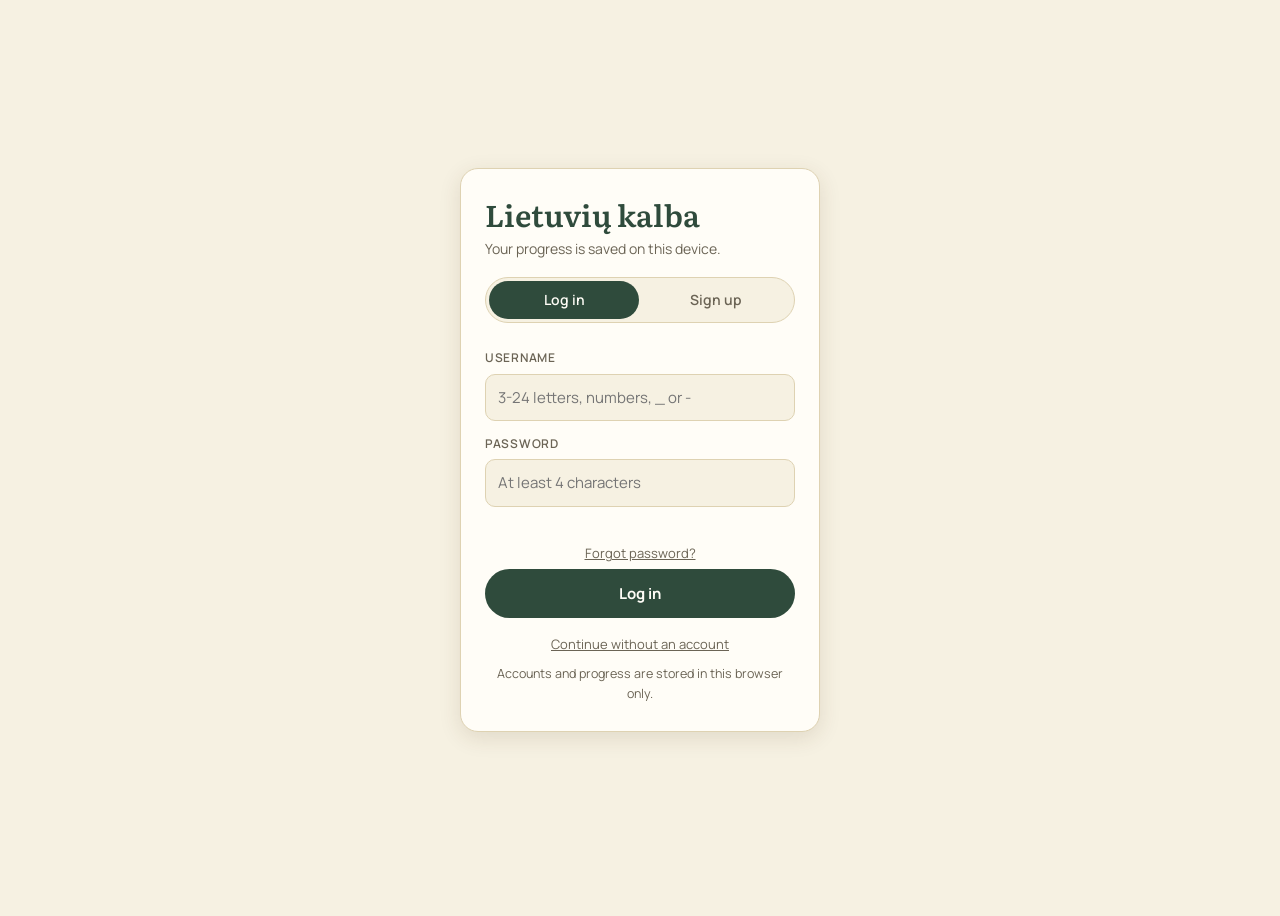
==== index.html @ c8f44ff5 "Add Lithuanian learning app Flashcards, fill-in and full sentences, listening, speed match, scramble" ====
<!doctype html>
<html lang="en">
<head>
<meta charset="utf-8">
<meta name="viewport" content="width=device-width,initial-scale=1">
<title>Lietuvių kalba</title>
<link rel="stylesheet" href="style.css">
<link rel="manifest" href="manifest.json">
<meta name="theme-color" content="#2F4B3C">
<link rel="apple-touch-icon" href="images/icon-192.png">
</head>
<body>
<div id="auth" hidden>
  <div class="auth-card">
    <h1>Lietuvių kalba</h1>
    <p class="sub">Your progress is saved on this device.</p>
    <div class="pills" role="tablist"><button type="button" id="tab-login" class="on" data-act="authtab" data-v="login">Log in</button><button type="button" id="tab-signup" data-act="authtab" data-v="signup">Sign up</button></div>
    <form id="authform" autocomplete="on">
      <div id="au-accounts" hidden>
        <label for="au-pick">Accounts on this device</label>
        <select id="au-pick"></select>
      </div>
      <label for="au-user">Username</label>
      <input id="au-user" name="username" autocomplete="username" placeholder="3-24 letters, numbers, _ or -">
      <label for="au-pass">Password</label>
      <input id="au-pass" name="password" type="password" autocomplete="current-password" placeholder="At least 4 characters">
      <div class="err" id="au-err" role="alert"></div>
      <button type="button" class="linkbtn" id="au-forgot" data-act="forgot">Forgot password?</button>
      <button class="btn green full" id="au-submit" type="button">Log in</button>
    </form>
    <button type="button" class="linkbtn skip" data-act="guest">Continue without an account</button>
    <div class="note" id="au-note">Accounts and progress are stored in this browser only.</div>
  </div>
</div>

<div class="wrap" id="app" hidden>
  <header>
    <div><h1>Lietuvių kalba</h1><p>Beginner vocabulary, learned one card at a time.</p></div>
    <div class="stat"><b id="stat-n" class="serif"></b><span id="stat-c"></span></div>
  </header>
  <div id="offer"></div>
  <div class="goal" id="goal"></div>
  <div class="toolbar"><nav class="tabs" id="tabs"></nav><input id="search" class="search" type="search" placeholder="Search" autocomplete="off" aria-label="Search words and sentences"></div>
  <div class="tiers">
    <div class="tierrow" id="row1"><span class="tierlabel">Category</span><div class="chips" id="chips"></div></div>
    <div class="tierrow" id="row2"><span class="tierlabel">Subcategory</span><div class="chips" id="chips2"></div></div>
    <div class="tierrow" id="row3"><span class="tierlabel">Filter</span><div class="chips" id="chips3"></div></div>
  </div>
  <div class="bar"><i id="barfill"></i></div>
  <main id="stage"></main>
  <footer>
    <div id="sync"></div>
    <div id="syncnote" aria-live="polite"></div>
    <div id="prefs"></div>
    <div id="voicenote"></div>
    <div id="reset"></div>
    <div id="backup"></div>
  </footer>
</div>
<script src="app.js"></script>
<script>if("serviceWorker" in navigator && location.protocol.startsWith("http")) navigator.serviceWorker.register("sw.js").catch(function(){});</script>
</body>
</html>
---- style.css ----
@font-face{font-family:'Literata';font-style:normal;font-weight:200 900;font-display:swap;src:url(fonts/literata-latin-wght-normal.woff2) format('woff2');unicode-range:U+0000-00FF,U+0131,U+0152-0153,U+02BB-02BC,U+02C6,U+02DA,U+02DC,U+0304,U+0308,U+0329,U+2000-206F,U+20AC,U+2122,U+2191,U+2193,U+2212,U+2215,U+FEFF,U+FFFD}
@font-face{font-family:'Literata';font-style:normal;font-weight:200 900;font-display:swap;src:url(fonts/literata-latin-ext-wght-normal.woff2) format('woff2');unicode-range:U+0100-02BA,U+02BD-02C5,U+02C7-02CC,U+02CE-02D7,U+02DD-02FF,U+0304,U+0308,U+0329,U+1D00-1DBF,U+1E00-1E9F,U+1EF2-1EFF,U+2020,U+20A0-20AB,U+20AD-20C0,U+2113,U+2C60-2C7F,U+A720-A7FF}
@font-face{font-family:'Literata';font-style:italic;font-weight:200 900;font-display:swap;src:url(fonts/literata-latin-wght-italic.woff2) format('woff2');unicode-range:U+0000-00FF,U+0131,U+0152-0153,U+02BB-02BC,U+02C6,U+02DA,U+02DC,U+0304,U+0308,U+0329,U+2000-206F,U+20AC,U+2122,U+2191,U+2193,U+2212,U+2215,U+FEFF,U+FFFD}
@font-face{font-family:'Literata';font-style:italic;font-weight:200 900;font-display:swap;src:url(fonts/literata-latin-ext-wght-italic.woff2) format('woff2');unicode-range:U+0100-02BA,U+02BD-02C5,U+02C7-02CC,U+02CE-02D7,U+02DD-02FF,U+0304,U+0308,U+0329,U+1D00-1DBF,U+1E00-1E9F,U+1EF2-1EFF,U+2020,U+20A0-20AB,U+20AD-20C0,U+2113,U+2C60-2C7F,U+A720-A7FF}
@font-face{font-family:'Manrope';font-style:normal;font-weight:200 900;font-display:swap;src:url(fonts/manrope-latin-wght-normal.woff2) format('woff2');unicode-range:U+0000-00FF,U+0131,U+0152-0153,U+02BB-02BC,U+02C6,U+02DA,U+02DC,U+0304,U+0308,U+0329,U+2000-206F,U+20AC,U+2122,U+2191,U+2193,U+2212,U+2215,U+FEFF,U+FFFD}
@font-face{font-family:'Manrope';font-style:normal;font-weight:200 900;font-display:swap;src:url(fonts/manrope-latin-ext-wght-normal.woff2) format('woff2');unicode-range:U+0100-02BA,U+02BD-02C5,U+02C7-02CC,U+02CE-02D7,U+02DD-02FF,U+0304,U+0308,U+0329,U+1D00-1DBF,U+1E00-1E9F,U+1EF2-1EFF,U+2020,U+20A0-20AB,U+20AD-20C0,U+2113,U+2C60-2C7F,U+A720-A7FF}
:root{
  --paper:#F6F1E2; --raised:#FFFDF7; --ink:#26231A; --soft:#6B6455;
  --forest:#2F4B3C; --on-forest:#FFFDF7; --amber:#D9A441; --on-amber:#26231A;
  --brick:#A64B3B; --line:#DED2B2; --shadow:0 6px 22px rgba(70,50,20,.12);
  --serif:'Literata',Georgia,'Times New Roman',serif;
  --sans:'Manrope',system-ui,-apple-system,'Segoe UI',sans-serif;
}
@media (prefers-color-scheme: dark){:root:not([data-theme="light"]){
  --paper:#1C201B; --raised:#262B24; --ink:#EFE9D8; --soft:#A9A894;
  --forest:#6E9C82; --on-forest:#14201A; --amber:#E3B45C; --on-amber:#1C1A12;
  --brick:#D4806F; --line:#3B4337; --shadow:0 6px 22px rgba(0,0,0,.4); color-scheme:dark}}
:root[data-theme="dark"]{
  --paper:#1C201B; --raised:#262B24; --ink:#EFE9D8; --soft:#A9A894;
  --forest:#6E9C82; --on-forest:#14201A; --amber:#E3B45C; --on-amber:#1C1A12;
  --brick:#D4806F; --line:#3B4337; --shadow:0 6px 22px rgba(0,0,0,.4); color-scheme:dark}
*{box-sizing:border-box}
[hidden]{display:none!important}
body{background:var(--paper);color:var(--ink);font:15px/1.55 var(--sans);padding-inline:20px;padding-block:24px 40px;min-height:100vh}
button{font:inherit;color:inherit;cursor:pointer}
button:focus-visible,input:focus-visible,.flip:focus-visible,a:focus-visible{outline:2px solid var(--amber);outline-offset:2px}
.serif{font-family:var(--serif)}
.wrap{max-width:980px;margin:0 auto}
#auth{position:fixed;inset:0;z-index:10;background:var(--paper);display:flex;align-items:center;justify-content:center;padding:20px;overflow:auto}
.auth-card{width:100%;max-width:360px;background:var(--raised);border:1px solid var(--line);border-radius:18px;box-shadow:var(--shadow);padding:28px 24px}
.auth-card h1{font:600 30px/1.15 var(--serif);color:var(--forest);margin:0 0 6px}
.auth-card p.sub{margin:0 0 18px;color:var(--soft);font-size:14px}
.pills{display:flex;background:var(--paper);border:1px solid var(--line);border-radius:999px;padding:3px;gap:2px}
.pills button{flex:1;border:0;background:transparent;border-radius:999px;padding:8px 14px;font-weight:600;font-size:14px;color:var(--soft)}
.pills button.on{background:var(--forest);color:var(--on-forest)}
.auth-card form{display:flex;flex-direction:column;gap:6px;margin-top:18px}
.auth-card label{font-size:12px;font-weight:600;letter-spacing:.06em;text-transform:uppercase;color:var(--soft);margin-top:8px}
.auth-card input{width:100%;padding:11px 12px;border:1px solid var(--line);border-radius:10px;background:var(--paper);color:var(--ink);font:inherit}
.err{color:var(--brick);font-size:13px;min-height:18px;margin-top:6px}
.btn{border:2px solid transparent;border-radius:999px;padding:11px 24px;font-weight:700;font-size:15px}
.btn.green{background:var(--forest);color:var(--on-forest)}
.btn.amber{background:var(--amber);color:var(--on-amber)}
.btn.red{background:transparent;border-color:var(--brick);color:var(--brick)}
.btn.full{width:100%}
.linkbtn{background:none;border:0;padding:0;color:var(--soft);text-decoration:underline;font-size:13px}
.auth-card .skip{display:block;margin:16px auto 0}
.note{color:var(--soft);font-size:12.5px;text-align:center;margin-top:10px;min-height:18px}
header{display:flex;justify-content:space-between;align-items:flex-end;gap:16px;flex-wrap:wrap;margin-bottom:22px}
header h1{font:600 clamp(28px,5vw,40px)/1.1 var(--serif);color:var(--forest);margin:0}
header p{margin:4px 0 0;color:var(--soft)}
.stat{text-align:right;margin-left:auto}
.stat b{display:block;font:600 32px/1 var(--serif);font-variant-numeric:tabular-nums}
.stat span{font-size:12px;color:var(--soft);letter-spacing:.06em;text-transform:uppercase}
.tabs{display:inline-flex;max-width:100%;background:var(--raised);border:1px solid var(--line);border-radius:999px;padding:4px;gap:2px;margin-bottom:16px}
.tabs button{border:0;background:transparent;border-radius:999px;padding:9px 18px;font-weight:600;color:var(--soft);white-space:nowrap}
.tabs button.on{background:var(--forest);color:var(--on-forest)}
.chips{display:flex;gap:8px;overflow-x:auto;padding:2px 0 10px;scrollbar-width:thin}
.chip{flex:none;border:1px solid var(--line);background:var(--raised);border-radius:999px;padding:7px 14px;font-size:13.5px;font-weight:600;white-space:nowrap}
.chip small{font-weight:500;color:var(--soft);margin-left:6px;font-variant-numeric:tabular-nums}
.chip.on{background:var(--forest);border-color:var(--forest);color:var(--on-forest)}
.chip.on small{color:inherit;opacity:.85}
.bar{height:4px;background:var(--line);border-radius:4px;overflow:hidden;margin-bottom:26px}
.bar i{display:block;height:100%;background:var(--amber);width:0;transition:width .4s}
#stage{min-height:420px;display:flex;flex-direction:column;align-items:center;gap:20px}
.tag{font-size:11px;font-weight:700;letter-spacing:.12em;text-transform:uppercase;color:var(--soft)}
.badge{font-size:12px;font-weight:600;border:1px solid var(--line);border-radius:999px;padding:2px 10px;color:var(--soft);background:var(--paper);font-variant-numeric:tabular-nums}
.flipwrap{perspective:1200px;width:min(480px,100%);height:300px}
.flip{position:relative;width:100%;height:100%;transition:transform .5s;transform-style:preserve-3d;cursor:pointer}
.flip.flipped{transform:rotateY(180deg)}
.face,.scard{background:var(--raised);border:1px solid var(--line);border-radius:20px;box-shadow:var(--shadow)}
.face{position:absolute;inset:0;backface-visibility:hidden;-webkit-backface-visibility:hidden;display:flex;flex-direction:column;align-items:center;justify-content:center;padding:44px 22px 20px;text-align:center;overflow:auto;gap:8px}
.face.back{transform:rotateY(180deg)}
.face .top,.scard .top{position:absolute;top:14px;left:18px;right:18px;display:flex;justify-content:space-between;align-items:center}
.big{font:500 clamp(28px,6vw,38px)/1.2 var(--serif);overflow-wrap:anywhere;text-wrap:balance}
.pron{color:var(--soft);font-size:15px}
.hint{color:var(--soft);font-size:13px}
.actions{display:flex;gap:12px;flex-wrap:wrap;justify-content:center;opacity:0;transform:translateY(8px);pointer-events:none;transition:opacity .3s,transform .3s}
.actions.show{opacity:1;transform:none;pointer-events:auto}
.scard{width:min(560px,100%);padding:50px 24px 24px;position:relative;text-align:center;display:flex;flex-direction:column;align-items:center;gap:12px}
.scard .big.sent{font-size:clamp(24px,5vw,32px)}
.blank{display:inline-block;min-width:90px;border-bottom:2px dashed var(--soft);line-height:1}
.fill{color:var(--forest);font-weight:600}
.snote{font-style:italic;color:var(--soft);font-size:14px}
.dots{display:flex;gap:6px}.dots i{width:10px;height:10px;border-radius:50%;border:1.5px solid var(--line);background:transparent}
.dots i.on{background:var(--forest);border-color:var(--forest)}.dots i.on:nth-child(3){background:var(--amber);border-color:var(--amber)}
.tinput{width:min(320px,100%);font:500 26px var(--serif);text-align:center;padding:10px;border:2px solid var(--line);border-radius:12px;background:var(--paper);color:var(--ink)}
.tinput.ok{border-color:var(--forest)}.tinput.no{border-color:var(--brick)}
.fb{font-size:15px;min-height:22px}.fb.ok{color:var(--forest)}.fb.no{color:var(--brick)}
.bd{display:flex;flex-direction:column;gap:4px;width:min(300px,100%);margin-top:6px}
.bd div{display:flex;justify-content:space-between;gap:12px;border:1px solid var(--line);border-radius:8px;padding:3px 10px;font-size:13px;background:var(--paper)}
.bd span:last-child{color:var(--soft)}
.opts{display:grid;grid-template-columns:1fr 1fr;gap:12px;width:min(560px,100%)}
.opt{border:2px solid var(--line);background:var(--raised);border-radius:14px;padding:16px 12px;font:500 19px var(--serif);min-height:64px;overflow-wrap:anywhere}
.opt:not(:disabled):hover{border-color:var(--amber)}
.opt.right{border-color:var(--forest);background:color-mix(in srgb,var(--forest) 16%,var(--raised))}
.opt.wrong{border-color:var(--brick);background:color-mix(in srgb,var(--brick) 14%,var(--raised))}
.opt:disabled{cursor:default;color:var(--ink)}
.done{text-align:center;padding:50px 10px;display:flex;flex-direction:column;align-items:center;gap:10px}
.done .ic{font-size:54px}.done h2{font:600 30px var(--serif);margin:0}.done p{margin:0 0 10px;color:var(--soft);max-width:380px}
.timer{font:600 44px var(--serif);font-variant-numeric:tabular-nums}
.mgrid{display:grid;grid-template-columns:1fr 1fr;gap:12px 20px;width:min(560px,100%)}
.mcol{display:flex;flex-direction:column;gap:12px;min-width:0}
.mbtn{border:2px solid var(--line);background:var(--raised);border-radius:12px;padding:14px 8px;font:500 17px var(--serif);min-height:60px;overflow-wrap:anywhere}
.mbtn.sel{border-color:var(--amber);background:color-mix(in srgb,var(--amber) 28%,var(--raised))}
.mbtn.ok{background:var(--forest);border-color:var(--forest);color:var(--on-forest);opacity:.55}
.mbtn.bad{border-color:var(--brick);background:color-mix(in srgb,var(--brick) 25%,var(--raised))}
footer{margin-top:44px;text-align:center;color:var(--soft);font-size:13px;display:flex;flex-direction:column;gap:6px;align-items:center}
footer a,footer .linkbtn{color:var(--soft)}
.rrow{display:flex;gap:10px;align-items:center;flex-wrap:wrap;justify-content:center}
.rrow .btn{padding:6px 16px;font-size:13px}

.toolbar{display:flex;gap:12px;align-items:center;flex-wrap:wrap;margin-bottom:16px}
.toolbar .tabs{margin:0;overflow-x:auto;max-width:100%;scrollbar-width:none}
.toolbar .tabs::-webkit-scrollbar{display:none}
.search{flex:1 1 200px;min-width:0;padding:10px 14px;border:1px solid var(--line);border-radius:999px;background:var(--raised);color:var(--ink);font:inherit}
.goal{display:flex;align-items:center;gap:12px;flex-wrap:wrap;margin:-8px 0 18px;font-size:13px;color:var(--soft)}
.goal .gbar{flex:0 1 180px;width:180px;height:6px;border-radius:6px;background:var(--line);overflow:hidden}
.goal .gbar i{display:block;height:100%;background:var(--forest);transition:width .4s}
.goal .gbar.met i{background:var(--amber)}
.goal b{font-weight:700;color:var(--ink);font-variant-numeric:tabular-nums}
.spk{display:inline-flex;align-items:center;justify-content:center;width:34px;height:34px;border-radius:50%;border:1px solid var(--line);background:var(--paper);color:var(--forest);padding:0;flex:none}
.spk:hover{border-color:var(--forest)}
.spk svg{width:18px;height:18px;fill:currentColor}
.spk.lg{width:84px;height:84px;border:2px solid var(--forest);background:var(--raised)}
.spk.lg svg{width:40px;height:40px}
.dia{display:flex;gap:6px;flex-wrap:wrap;justify-content:center}
.dia button{min-width:36px;height:36px;border:1px solid var(--line);background:var(--paper);border-radius:8px;font:500 18px var(--serif)}
.dia button:hover{border-color:var(--amber)}
.row{display:flex;align-items:center;gap:10px;justify-content:center;flex-wrap:wrap}
.tiles{display:flex;flex-wrap:wrap;gap:8px;justify-content:center;width:min(560px,100%)}
.tile{border:2px solid var(--line);background:var(--raised);border-radius:10px;padding:8px 14px;font:500 18px var(--serif);min-height:44px}
.tile:hover:not(:disabled){border-color:var(--amber)}
.tile:disabled{cursor:default;color:var(--ink)}
.ansline{display:flex;flex-wrap:wrap;gap:8px;justify-content:center;width:min(560px,100%);min-height:62px;padding:8px;border-bottom:2px dashed var(--soft)}
.ansline .tile{background:var(--paper)}
.ansline.ok .tile{border-color:var(--forest)}
.ansline.no .tile{border-color:var(--brick)}
.results{width:min(640px,100%);display:flex;flex-direction:column;gap:8px}
.res{display:flex;gap:12px;align-items:center;background:var(--raised);border:1px solid var(--line);border-radius:12px;padding:10px 14px}
.res .tx{flex:1;min-width:0}
.res .lt{font:500 18px var(--serif);overflow-wrap:anywhere}
.res .en{color:var(--soft);font-size:14px;overflow-wrap:anywhere}
.res .meta{font-size:11px;font-weight:700;letter-spacing:.1em;text-transform:uppercase;color:var(--soft)}
.sub2{color:var(--soft);font-size:13px;text-align:center;max-width:440px}
.prefrow{display:flex;gap:14px;align-items:center;justify-content:center;flex-wrap:wrap}
.prefrow label{display:inline-flex;gap:6px;align-items:center;cursor:pointer}
.bkpanel{display:flex;flex-direction:column;gap:8px;width:min(520px,100%)}
.bkpanel textarea{width:100%;min-height:90px;border:1px solid var(--line);border-radius:10px;background:var(--raised);color:var(--ink);font:12px/1.4 ui-monospace,Menlo,monospace;padding:8px}
.opt .sm{display:block;font:500 13px var(--sans);color:var(--soft);margin-top:2px}
.ctr{text-align:center}

.tiers{display:flex;flex-direction:column;margin-bottom:4px}
.tierrow{display:flex;align-items:center;gap:12px}
.tierlabel{flex:none;width:84px;font-size:10.5px;font-weight:700;letter-spacing:.1em;text-transform:uppercase;color:var(--soft)}
.tierrow .chips{flex:1;min-width:0;padding:2px 0 8px;position:relative}
#chips .chip{font-size:14.5px;padding:8px 16px}
#chips2 .chip{font-size:13px;padding:6px 12px;background:var(--paper)}
#chips2 .chip.on{background:var(--forest)}
#chips3 .chip{border-style:dashed;font-size:12.5px;padding:5px 12px;background:transparent}
#chips3 .chip.on{border-style:solid;background:var(--amber);border-color:var(--amber);color:var(--on-amber)}
#chips3 .chip.on small{color:inherit}
@media (max-width:520px){.tierrow{flex-direction:column;align-items:stretch;gap:0}.tierlabel{width:auto;font-size:10px}}
@media (max-width:520px){
  .flipwrap{height:250px}.opts{grid-template-columns:1fr}.stat{text-align:left;margin-left:0}
  .tabs button{padding:9px 12px;font-size:13.5px}
}
@media (prefers-reduced-motion:reduce){.flip,.actions,.bar i{transition:none}}
.offer,.warnrow{display:flex;flex-wrap:wrap;gap:10px;align-items:center;justify-content:space-between;padding:10px 14px;margin:10px 0;border:1px solid var(--amber);border-radius:12px;background:var(--raised);font-size:14px}
.warnrow{border-color:var(--brick);justify-content:center;text-align:left}
.loaderror{max-width:560px;margin:60px auto;padding:0 16px;font:16px/1.5 var(--sans);color:var(--ink)}
.loaderror h2{font:600 24px var(--serif)}
.loaderror code{background:var(--raised);padding:1px 6px;border-radius:6px}
@media (max-width:520px){
  header{display:flex;align-items:center;justify-content:space-between;gap:12px;padding-top:6px;margin-bottom:6px}
  header h1{font-size:24px;margin:0}
  header p{display:none}
  header .stat{margin:0;text-align:right}
  header .stat b{font-size:22px}
  .goal{padding:6px 0;font-size:12.5px;gap:8px}
  .toolbar{gap:6px;margin:6px 0}
  .tabs{flex-wrap:nowrap;overflow-x:auto;-webkit-overflow-scrolling:touch;scrollbar-width:none}
  .tabs button{flex:0 0 auto;padding:7px 11px;font-size:13px}
  .tierlabel{display:none}
  .tiers{gap:4px;margin-bottom:6px}
  .tierrow .chips{flex-wrap:nowrap;overflow-x:auto;scrollbar-width:none;padding-bottom:2px}
  .tierrow .chip{flex:0 0 auto}
  .flipwrap{height:230px}
}
#au-accounts select{width:100%;padding:10px 12px;margin-bottom:10px;border:1px solid var(--line);border-radius:10px;background:var(--raised);color:var(--ink);font:inherit}
.err:not(:empty){padding:8px 10px;margin:8px 0;border:1px solid var(--brick);border-radius:10px;line-height:1.4}
.scene{display:block;width:100%;max-height:320px;object-fit:contain;border-radius:12px;margin:0 0 14px}
.meaning{display:flex;flex-direction:column;gap:2px;margin:10px 0;padding:10px 12px;border-left:3px solid var(--amber);background:var(--paper);border-radius:6px;text-align:left}.meaning span:last-child{color:var(--soft);font-size:14px}

.tapsent{font-size:20px;line-height:1.9}
.wordtap{font:inherit;color:inherit;background:none;border:0;border-bottom:2px dotted var(--amber);padding:0 1px;margin:0;cursor:pointer}
.wordtap.on{background:var(--amber);color:var(--on-amber);border-radius:4px;border-bottom-color:transparent}
.meaning .en{color:var(--soft);font-size:14px;margin-top:2px}
.glossbox{margin:8px 0;padding:8px 12px;border-radius:10px;background:var(--raised);border:1px solid var(--line);text-align:left;font-size:15px}
.glossbox.hint{color:var(--soft);font-size:13px;border-style:dashed}
.glossbox .soft{color:var(--soft)}

.root{margin-top:.55rem;font-size:.82rem;line-height:1.35;color:var(--muted,#7a7468);font-style:italic;max-width:26em}
.root b{font-style:normal;font-size:.68rem;letter-spacing:.08em;text-transform:uppercase;margin-right:.4em;opacity:.8}

.weekpanel{margin:.6rem 0 .2rem}
.weekbars{display:flex;gap:10px;align-items:flex-end;height:96px;max-width:360px}
.wk{flex:1;display:flex;flex-direction:column;align-items:center;justify-content:flex-end;height:100%;font-size:.7rem;color:var(--soft);position:relative}
.wk i{display:block;width:100%;min-height:2px;background:var(--line);border-radius:4px 4px 0 0}
.wk i.met{background:var(--forest)}
.wk b{font-weight:600;color:var(--ink);font-variant-numeric:tabular-nums}
#theme{font:inherit;padding:2px 6px;border:1px solid var(--line);border-radius:8px;background:var(--raised);color:var(--ink)}
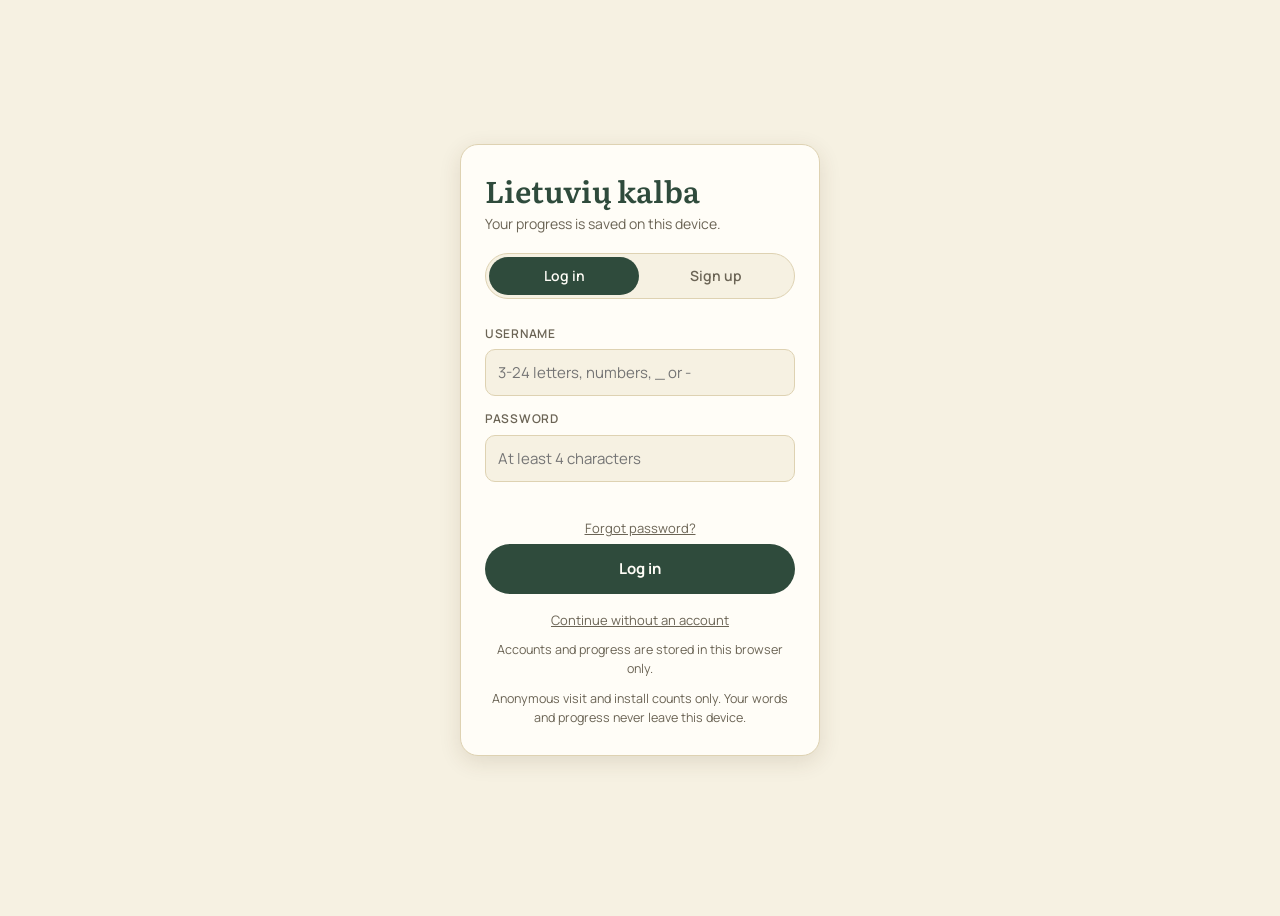
==== commit 9faaa2b0: "Load exam.js only when the Exam tab is first opened Co-Authored-By: Claude Sonnet 5.5 <noreply@anthr" ====
--- a/index.html
+++ b/index.html
@@ -10,6 +10,7 @@
 <link rel="apple-touch-icon" href="images/icon-192.png">
 </head>
 <body>
+<div id="install"></div>
 <div id="auth" hidden>
   <div class="auth-card">
     <h1>Lietuvių kalba</h1>
@@ -30,6 +31,7 @@
     </form>
     <button type="button" class="linkbtn skip" data-act="guest">Continue without an account</button>
     <div class="note" id="au-note">Accounts and progress are stored in this browser only.</div>
+    <div class="note" id="au-stats" hidden>Anonymous visit and install counts only. Your words and progress never leave this device.</div>
   </div>
 </div>
 
@@ -40,8 +42,10 @@
   </header>
   <div id="offer"></div>
   <div class="goal" id="goal"></div>
-  <div class="toolbar"><nav class="tabs" id="tabs"></nav><input id="search" class="search" type="search" placeholder="Search" autocomplete="off" aria-label="Search words and sentences"></div>
-  <div class="tiers">
+  <div class="toolbar"><nav class="tabs" id="tabs"></nav></div>
+  <div class="topbar"><button type="button" id="topicbtn" class="topicbtn" data-act="topic" aria-expanded="false"></button><button type="button" id="searchbtn" class="iconbtn" data-act="searchtoggle" aria-label="Search" aria-expanded="false"><svg viewBox="0 0 24 24" width="18" height="18" fill="none" stroke="currentColor" stroke-width="2.2" stroke-linecap="round" aria-hidden="true"><circle cx="11" cy="11" r="6.5"/><path d="M16 16l4.5 4.5"/></svg></button></div>
+  <input id="search" class="search" type="search" placeholder="Search words and sentences" autocomplete="off" aria-label="Search words and sentences" hidden>
+  <div class="tiers" id="topicpanel" hidden>
     <div class="tierrow" id="row1"><span class="tierlabel">Category</span><div class="chips" id="chips"></div></div>
     <div class="tierrow" id="row2"><span class="tierlabel">Subcategory</span><div class="chips" id="chips2"></div></div>
     <div class="tierrow" id="row3"><span class="tierlabel">Filter</span><div class="chips" id="chips3"></div></div>
--- a/style.css
+++ b/style.css
@@ -209,3 +209,132 @@
 .wk i.met{background:var(--forest)}
 .wk b{font-weight:600;color:var(--ink);font-variant-numeric:tabular-nums}
 #theme{font:inherit;padding:2px 6px;border:1px solid var(--line);border-radius:8px;background:var(--raised);color:var(--ink)}
+
+/* exam preparation */
+.ex{max-width:760px;margin:0 auto}
+.ex-h{font-size:26px;line-height:1.2;color:var(--forest);margin:4px 0 6px}
+.ex-h3{font:600 13px/1.3 var(--sans);letter-spacing:.08em;text-transform:uppercase;color:var(--soft);margin:22px 0 8px}
+.ex-p{color:var(--soft);margin:0 0 12px}
+.ex-back{margin:0 0 8px;padding-left:0}
+.ex-grid{display:grid;grid-template-columns:repeat(auto-fill,minmax(210px,1fr));gap:10px}
+.ex-tile{display:flex;flex-direction:column;gap:3px;text-align:left;padding:14px 14px;border:1px solid var(--line);border-radius:14px;background:var(--raised);color:var(--ink);font:inherit;cursor:pointer}
+.ex-tile b{font-weight:700}.ex-tile span{font-size:13px;color:var(--soft)}.ex-tile small{font-size:12px;color:var(--forest);font-weight:600}
+.ex-tile:hover{border-color:var(--forest)}
+.ex-mock{display:flex;gap:14px;align-items:center;justify-content:space-between;flex-wrap:wrap;padding:14px 16px;border:1px solid var(--forest);border-radius:14px;background:var(--raised);margin:8px 0 4px}
+.ex-mock span{display:block;font-size:13px;color:var(--soft)}
+.ex-prog{height:6px;background:var(--line);border-radius:6px;overflow:hidden;margin:14px 0 6px}.ex-prog i{display:block;height:100%;background:var(--forest)}
+.ex-meta{font-size:12px;color:var(--soft);margin-bottom:10px}
+.ex-q{font-size:19px;line-height:1.45;margin:10px 0 14px}
+.ex-lt{font:600 21px/1.4 var(--serif);color:var(--forest)}
+.ex-opts{display:grid;gap:8px}
+.ex-opt{text-align:left;padding:12px 14px;border:1px solid var(--line);border-radius:12px;background:var(--raised);color:var(--ink);font:inherit;cursor:pointer}
+.ex-opt:hover:not(:disabled){border-color:var(--forest)}
+.ex-opt.right{border-color:var(--forest);background:color-mix(in srgb,var(--forest) 16%,var(--raised))}
+.ex-opt.wrong{border-color:var(--brick);background:color-mix(in srgb,var(--brick) 14%,var(--raised))}
+.ex-ans{display:flex;gap:8px}.ex-ans input{flex:1;min-width:0;padding:12px;border:1px solid var(--line);border-radius:12px;background:var(--raised);color:var(--ink);font:inherit;font-size:17px}
+.ex-fb{margin-top:14px;padding:12px 14px;border-radius:12px;border:1px solid var(--line);background:var(--raised)}
+.ex-fb.ok{border-color:var(--forest)}.ex-fb.no{border-color:var(--brick)}
+.ex-note{margin-top:8px;font-size:13px;color:var(--soft)}
+.ex-actions{display:flex;gap:8px;flex-wrap:wrap;margin:14px 0}
+.ex-help{margin:8px 0 4px;border:1px solid var(--line);border-radius:12px;background:var(--raised);padding:8px 12px}.ex-help summary{cursor:pointer;font-weight:600}
+.ex-months{display:grid;grid-template-columns:repeat(auto-fill,minmax(170px,1fr));gap:4px 12px;font-size:14px}
+.ex-table{border-collapse:collapse;width:100%;margin:10px 0}.ex-table td{padding:7px 10px;border-bottom:1px solid var(--line)}
+.ex-wrong{list-style:none;padding:0;margin:0;display:grid;gap:10px}.ex-wrong li{padding:10px 12px;border:1px solid var(--line);border-radius:12px;background:var(--raised)}
+.ex-your{color:var(--brick);font-size:14px}.ex-right{color:var(--forest);font-weight:600;font-size:14px}
+.ex-area{width:100%;padding:12px;border:1px solid var(--line);border-radius:12px;background:var(--raised);color:var(--ink);font:inherit;font-size:16px;line-height:1.55;resize:vertical}
+.ex-pic{display:block;width:100%;max-height:420px;object-fit:contain;border-radius:12px;border:1px solid var(--line);background:var(--raised);margin:10px 0}
+.ex-starters{display:flex;flex-wrap:wrap;gap:6px;margin-bottom:12px}
+.ex-chip{padding:6px 12px;border:1px solid var(--line);border-radius:999px;background:var(--raised);color:var(--ink);font:inherit;font-size:14px;cursor:pointer}
+.ex-model{margin-top:10px;padding:12px 14px;border:1px solid var(--forest);border-radius:12px;background:var(--raised)}
+.ex-sent{margin:8px 0 0;padding-left:22px;display:grid;gap:8px}.ex-sent li small{color:var(--soft)}
+.ex-chat{display:grid;gap:8px;margin:10px 0}
+.ex-bubble{max-width:88%;padding:10px 14px;border-radius:14px;border:1px solid var(--line);background:var(--raised)}
+.ex-bubble.you{justify-self:end;background:color-mix(in srgb,var(--forest) 12%,var(--raised))}.ex-bubble small{color:var(--soft)}
+.ex-list{margin:0;padding-left:20px;color:var(--soft)}.ex-chips{margin:8px 0}
+@media (max-width:520px){.ex-q{font-size:17px}.ex-lt{font-size:19px}.ex-ans{flex-direction:column}.ex-grid{grid-template-columns:1fr}}
+
+/* compact top: topic button + search icon, collapsible category panel */
+.tabs .sh{display:none}
+.topbar{display:flex;gap:8px;align-items:stretch;margin-bottom:10px}
+.topicbtn{flex:1;min-width:0;display:flex;align-items:center;gap:8px;text-align:left;border:1px solid var(--line);background:var(--raised);border-radius:999px;padding:9px 16px;font:inherit;color:var(--ink)}
+.topicbtn[hidden]{display:none}
+.topicbtn .tk{flex:none;font-size:10.5px;font-weight:700;letter-spacing:.1em;text-transform:uppercase;color:var(--soft)}
+.topicbtn .tv{flex:0 1 auto;min-width:0;overflow:hidden;text-overflow:ellipsis;white-space:nowrap;font-weight:600}
+.topicbtn .tf{flex:none;font-size:12px;font-weight:700;padding:2px 9px;border-radius:999px;background:var(--amber);color:var(--on-amber)}
+.topicbtn .car{margin-left:auto;color:var(--soft)}
+.iconbtn{flex:none;width:42px;display:grid;place-items:center;border:1px solid var(--line);background:var(--raised);border-radius:999px;color:var(--ink);margin-left:auto}
+.iconbtn[aria-expanded=true]{background:var(--forest);border-color:var(--forest);color:var(--on-forest)}
+.topicbtn[hidden]+.iconbtn{margin-left:auto}
+#search{display:block;width:100%;margin:0 0 10px}
+#search[hidden]{display:none}
+#topicpanel{padding:12px 14px 4px;margin:0 0 12px;border:1px solid var(--line);border-radius:18px;background:var(--raised);max-height:60vh;overflow-y:auto}
+#topicpanel[hidden]{display:none}
+#topicpanel .tierrow{flex-direction:column;align-items:stretch;gap:2px;margin-bottom:6px}
+#topicpanel .tierlabel{display:block;width:auto;font-size:10px}
+#topicpanel .chips{flex-wrap:wrap;overflow:visible;padding:2px 0 6px}
+#topicpanel #chips2 .chip{background:var(--raised)}
+@media (max-width:520px){
+  header{margin-bottom:2px}
+  header .stat span{font-size:10.5px}
+  .goal{margin:0 0 8px;padding:2px 0;flex-wrap:nowrap}
+  .goal .gbar{flex:1 1 auto;width:auto}
+  .goal .linkbtn{white-space:nowrap}
+  .toolbar{margin:0 0 8px}
+  .toolbar .tabs{display:grid;grid-template-columns:repeat(4,1fr);width:100%;overflow:visible;border-radius:20px;gap:2px}
+  .tabs .lg{display:none}
+  .tabs .sh{display:inline}
+  .tabs button{padding:8px 2px;font-size:13px;text-align:center}
+  .bar{margin-bottom:10px}
+  #topicpanel .tierrow .chips{flex-wrap:wrap;overflow:visible;padding-bottom:6px}
+}
+@media (min-width:521px){.toolbar .tabs{display:flex;width:100%}.toolbar .tabs button{flex:1 1 auto;padding:9px 10px}}
+@media (min-width:521px) and (max-width:960px){.toolbar .tabs{display:grid;grid-template-columns:repeat(8,1fr);overflow:visible}.tabs .lg{display:none}.tabs .sh{display:inline}.toolbar .tabs button{padding:9px 2px;text-align:center}}
+
+.installbar{display:flex;flex-wrap:wrap;gap:10px;align-items:center;justify-content:space-between;padding:10px 14px;margin:0 0 10px;border:1px solid var(--forest);border-radius:14px;background:var(--raised);font-size:14px}
+.installbar span{flex:1 1 200px}
+#install{max-width:960px;margin:0 auto;padding:10px 16px 0}
+#install:empty{display:none}
+#install{position:fixed;left:0;right:0;bottom:0;z-index:60;max-width:none;padding:0 12px calc(12px + env(safe-area-inset-bottom))}
+#install .installbar{margin:0 auto;max-width:520px;background:var(--raised);box-shadow:0 6px 24px rgba(0,0,0,.18)}
+
+.photos h2{font:600 24px/1.2 var(--serif);color:var(--forest);margin:4px 0 4px}
+.photos .sub{margin:0 0 14px;color:var(--soft);font-size:14px}
+.photo-grid{display:grid;grid-template-columns:repeat(auto-fit,minmax(280px,1fr));gap:14px}
+.photo-card{border:1px solid var(--line);border-radius:18px;background:var(--raised);overflow:hidden;box-shadow:var(--shadow)}
+.photo-card img{display:block;width:100%;height:auto;background:#fff}
+.photo-body{padding:12px 16px 16px}
+.photo-body h3{margin:0 0 2px;font:600 18px/1.2 var(--serif)}
+.photo-body p{margin:0 0 10px;color:var(--soft);font-size:13px}
+.photo-btns{display:flex;gap:8px;flex-wrap:wrap}
+
+.ex-in{width:100%;max-width:420px;padding:11px 12px;border:1px solid var(--line);border-radius:10px;background:var(--paper);color:var(--ink);font:inherit;margin:2px 0 4px}
+.ex-report{margin-top:16px;padding:18px 18px 8px;border:1px solid var(--line);border-radius:14px;background:var(--raised)}
+.ex-report h2{margin:0 0 4px;font:600 22px/1.2 var(--serif);color:var(--forest)}
+.ex-report h3{margin:18px 0 6px;font-size:15px;border-bottom:1px solid var(--line);padding-bottom:4px}
+.ex-report h4{margin:14px 0 4px;font-size:14px}
+.ex-report table{width:100%;border-collapse:collapse;font-size:14px}
+.ex-report td{padding:5px 0;border-bottom:1px solid var(--line);vertical-align:top}
+.ex-report td:last-child{text-align:right;padding-left:12px}
+.rp-meta{margin:0;color:var(--soft);font-size:14px}.rp-text{white-space:pre-wrap;font-size:14px;margin:0}.rp-note{color:var(--soft);font-size:12.5px;margin-top:16px}
+.ex-report .rp-sec{font-weight:700;background:var(--paper);padding:5px 6px}.ex-report .rp-sub{color:var(--soft);font-size:12.5px}
+.ex-report .rp-n{color:var(--red,#b3261e)}
+
+.ex-report .rp-teacher{border:1px solid var(--line);min-height:110px;border-radius:8px}
+@media print{
+  *:not(:has(.ex-report)):not(.ex-report):not(.ex-report *){display:none !important}
+  html,body{background:#fff !important;color:#000 !important}
+  .ex-report{border:0 !important;background:#fff !important;color:#000 !important;padding:0 !important;font-size:12px;margin:0}
+  .ex-report h2{color:#000}
+  .ex-report h3,.ex-report h4{break-after:avoid}
+  .ex-report tr{break-inside:avoid}
+  .ex-report .rp-teacher{min-height:130px;border:1px solid #888}
+  @page{margin:18mm 14mm 16mm;@bottom-right{content:counter(page) " / " counter(pages);font-size:10px;color:#666}}
+}
+.ex-report td.rp-sec{text-align:left}
+body.has-install{padding-bottom:120px}
+
+.ex-passage{padding:14px 16px;border:1px solid var(--line);border-radius:14px;background:var(--raised);margin:8px 0 16px}
+.ex-passage .ex-h3{margin:0 0 8px}
+.ex-para{margin:0 0 10px;line-height:1.6}.ex-en{color:var(--soft)}
+.ex-stm{margin:0 0 14px}.ex-opts.two{grid-template-columns:1fr 1fr}
+.ex-fb{margin-top:6px;font-size:14px}.ex-fb.ok{color:var(--forest)}.ex-fb.no{color:var(--brick)}
